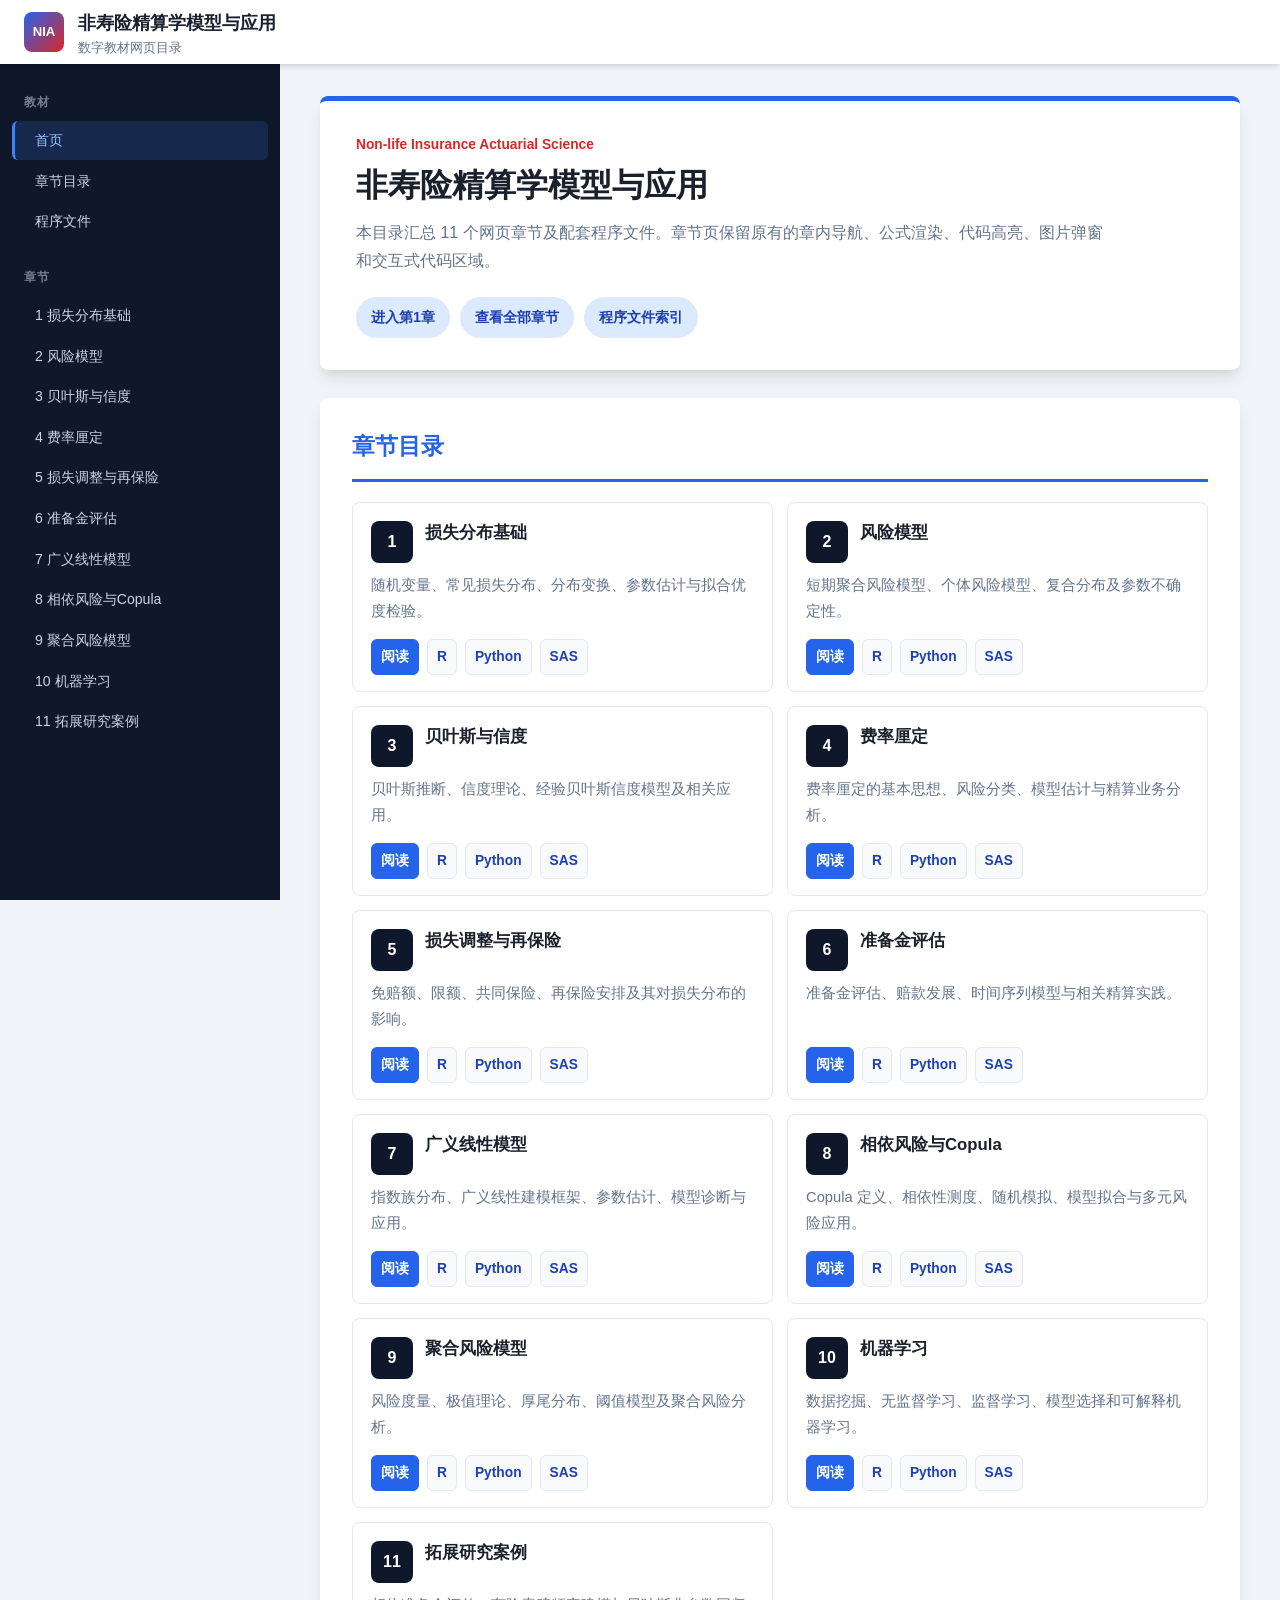
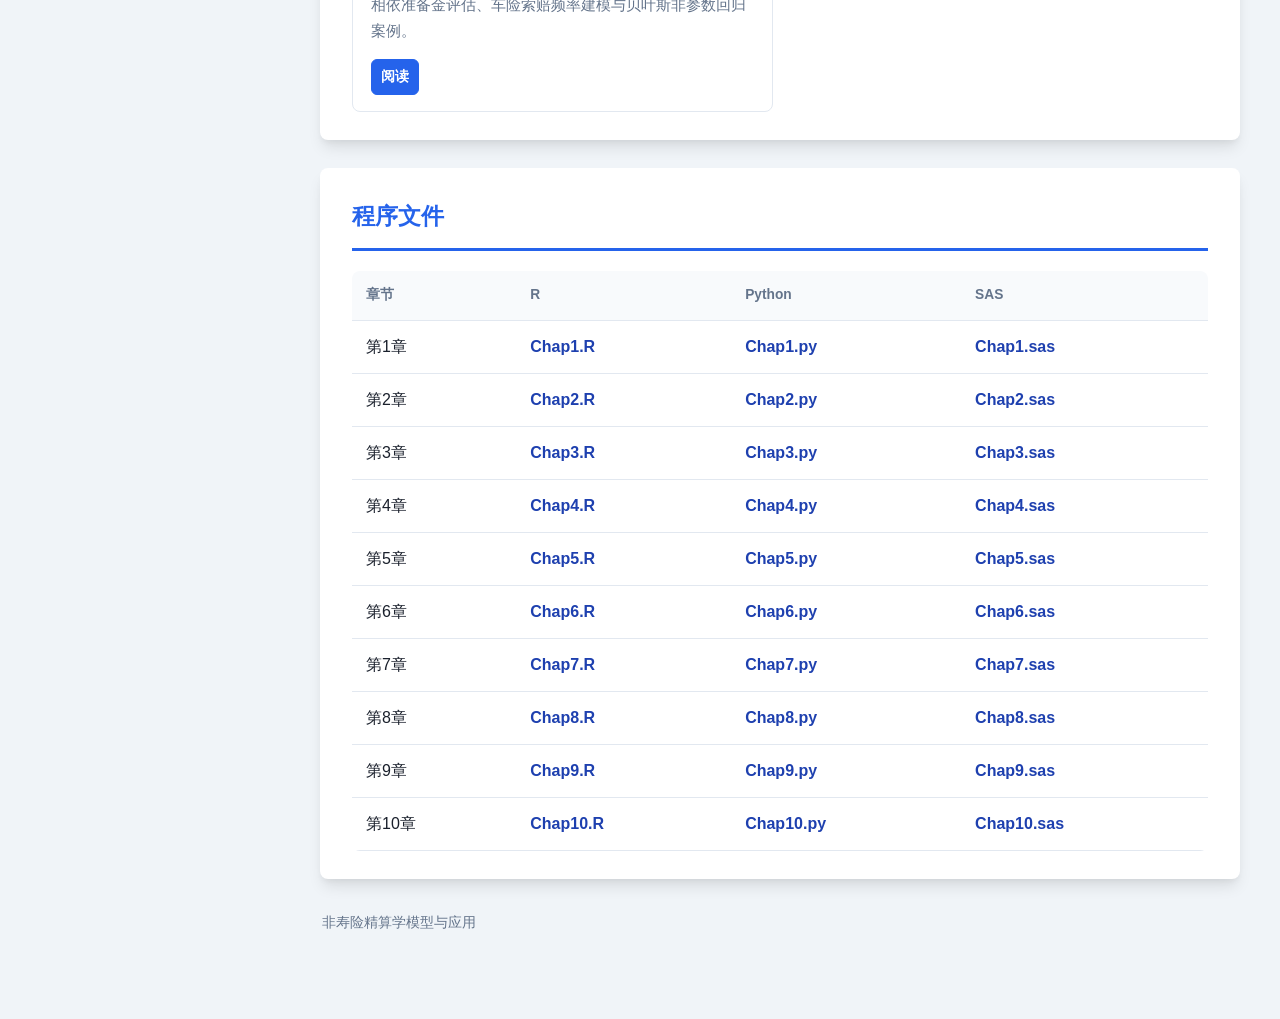
==== index.html @ 0a0515c2 "Add files via upload" ====
<!DOCTYPE html>
<html lang="zh-CN">
<head>
<meta charset="UTF-8">
<meta name="viewport" content="width=device-width, initial-scale=1.0">
<title>非寿险精算学模型与应用</title>
<style>
:root {
  --bg: #f0f4f8;
  --card-bg: #ffffff;
  --text: #1a202c;
  --text-muted: #64748b;
  --primary: #2563eb;
  --primary-dark: #1e40af;
  --primary-light: #dbeafe;
  --accent: #dc2626;
  --border: #e2e8f0;
  --sidebar-bg: #0f172a;
  --sidebar-text: #cbd5e1;
  --shadow: 0 4px 6px -1px rgba(0,0,0,0.1), 0 2px 4px -1px rgba(0,0,0,0.06);
  --shadow-lg: 0 10px 15px -3px rgba(0,0,0,0.1), 0 4px 6px -2px rgba(0,0,0,0.05);
  --radius: 8px;
}

* { margin: 0; padding: 0; box-sizing: border-box; }

html { scroll-behavior: smooth; }

body {
  font-family: "Segoe UI", "PingFang SC", "Microsoft YaHei", "Noto Sans SC", sans-serif;
  background: var(--bg);
  color: var(--text);
  line-height: 1.75;
}

header {
  position: fixed;
  top: 0;
  left: 0;
  right: 0;
  height: 64px;
  z-index: 100;
  background: var(--card-bg);
  box-shadow: var(--shadow);
  display: flex;
  align-items: center;
  gap: 14px;
  padding: 0 24px;
}

.brand-mark {
  width: 40px;
  height: 40px;
  border-radius: 8px;
  background: linear-gradient(135deg, #2563eb, #dc2626);
  color: #fff;
  display: grid;
  place-items: center;
  font-size: 0.82rem;
  font-weight: 800;
  letter-spacing: 0;
  flex: 0 0 auto;
}

header h1 {
  font-size: 1.15rem;
  font-weight: 700;
  color: var(--text);
}

header .subtitle {
  font-size: 0.8rem;
  color: var(--text-muted);
  line-height: 1.35;
}

#sidebar {
  position: fixed;
  top: 64px;
  left: 0;
  bottom: 0;
  width: 280px;
  z-index: 90;
  background: var(--sidebar-bg);
  color: var(--sidebar-text);
  overflow-y: auto;
  padding: 16px 0;
}

#sidebar nav { padding: 0 12px; }

.nav-section { margin-bottom: 14px; }

.nav-section-title {
  font-size: 0.75rem;
  text-transform: uppercase;
  letter-spacing: 0.5px;
  padding: 12px 12px 6px;
  color: var(--sidebar-text);
  opacity: 0.55;
  font-weight: 600;
}

#sidebar a {
  display: block;
  padding: 7px 12px 7px 20px;
  color: var(--sidebar-text);
  text-decoration: none;
  font-size: 0.88rem;
  border-radius: 6px;
  margin: 2px 0;
  border-left: 3px solid transparent;
  transition: background 0.2s, color 0.2s, border-color 0.2s;
}

#sidebar a:hover,
#sidebar a.active {
  background: rgba(59,130,246,0.16);
  color: #93c5fd;
  border-left-color: #3b82f6;
}

#main {
  margin-left: 280px;
  margin-top: 64px;
  padding: 32px 40px 80px;
  max-width: 1060px;
}

.intro {
  background: var(--card-bg);
  border-radius: var(--radius);
  padding: 32px 36px;
  margin-bottom: 28px;
  box-shadow: var(--shadow-lg);
  border-top: 5px solid var(--primary);
}

.eyebrow {
  color: var(--accent);
  font-size: 0.86rem;
  font-weight: 700;
  margin-bottom: 8px;
}

.intro h2 {
  font-size: 2rem;
  line-height: 1.25;
  margin-bottom: 14px;
  color: var(--text);
}

.intro p {
  color: var(--text-muted);
  max-width: 760px;
}

.quick-links {
  display: flex;
  flex-wrap: wrap;
  gap: 10px;
  margin-top: 22px;
}

.quick-links a {
  display: inline-flex;
  align-items: center;
  justify-content: center;
  min-height: 36px;
  padding: 7px 14px;
  border-radius: 999px;
  border: 1px solid var(--border);
  color: var(--primary-dark);
  background: var(--primary-light);
  text-decoration: none;
  font-size: 0.9rem;
  font-weight: 600;
}

.section-card {
  background: var(--card-bg);
  border-radius: var(--radius);
  padding: 28px 32px;
  margin-bottom: 28px;
  box-shadow: var(--shadow-lg);
  scroll-margin-top: 84px;
}

.section-card h2 {
  font-size: 1.45rem;
  padding-bottom: 12px;
  margin-bottom: 20px;
  border-bottom: 3px solid var(--primary);
  color: var(--primary);
}

.chapter-list {
  display: grid;
  grid-template-columns: repeat(2, minmax(0, 1fr));
  gap: 14px;
}

.chapter-card {
  border: 1px solid var(--border);
  border-radius: var(--radius);
  padding: 18px 18px 16px;
  background: #fff;
  display: flex;
  flex-direction: column;
  gap: 10px;
  min-height: 190px;
}

.chapter-top {
  display: flex;
  align-items: flex-start;
  gap: 12px;
}

.chapter-number {
  width: 42px;
  height: 42px;
  border-radius: 8px;
  display: grid;
  place-items: center;
  background: var(--sidebar-bg);
  color: #fff;
  font-weight: 800;
  flex: 0 0 auto;
}

.chapter-card h3 {
  font-size: 1.05rem;
  line-height: 1.35;
  margin-top: 1px;
}

.chapter-card p {
  color: var(--text-muted);
  font-size: 0.92rem;
  flex: 1;
}

.chapter-actions {
  display: flex;
  flex-wrap: wrap;
  gap: 8px;
  align-items: center;
}

.chapter-actions a {
  color: var(--primary-dark);
  border: 1px solid var(--border);
  background: #f8fafc;
  text-decoration: none;
  font-weight: 650;
  font-size: 0.86rem;
  padding: 5px 9px;
  border-radius: 6px;
}

.chapter-actions a.primary {
  color: #fff;
  background: var(--primary);
  border-color: var(--primary);
}

.resource-table {
  width: 100%;
  border-collapse: collapse;
  overflow: hidden;
  border-radius: var(--radius);
}

.resource-table th,
.resource-table td {
  border-bottom: 1px solid var(--border);
  padding: 12px 14px;
  text-align: left;
  vertical-align: top;
}

.resource-table th {
  color: var(--text-muted);
  font-size: 0.86rem;
  background: #f8fafc;
}

.resource-table a {
  color: var(--primary-dark);
  font-weight: 650;
  text-decoration: none;
}

footer {
  color: var(--text-muted);
  font-size: 0.86rem;
  padding: 4px 2px;
}

@media (max-width: 960px) {
  #sidebar {
    position: static;
    width: auto;
    height: auto;
    margin-top: 64px;
    padding: 10px 0;
  }

  #sidebar nav {
    display: flex;
    overflow-x: auto;
    gap: 4px;
    padding: 0 12px;
  }

  .nav-section { margin-bottom: 0; }
  .nav-section-title { display: none; }
  #sidebar a { white-space: nowrap; padding: 7px 11px; border-left: none; }

  #main {
    margin-left: 0;
    margin-top: 0;
    padding: 24px;
  }
}

@media (max-width: 720px) {
  header { padding: 0 16px; }
  header h1 { font-size: 1rem; }
  header .subtitle { display: none; }

  .intro,
  .section-card {
    padding: 24px 20px;
  }

  .intro h2 { font-size: 1.55rem; }
  .chapter-list { grid-template-columns: 1fr; }
  .resource-table { font-size: 0.9rem; }
}
</style>
</head>
<body>
<header>
  <div class="brand-mark">NIA</div>
  <div>
    <h1>非寿险精算学模型与应用</h1>
    <div class="subtitle">数字教材网页目录</div>
  </div>
</header>

<aside id="sidebar">
  <nav>
    <div class="nav-section">
      <div class="nav-section-title">教材</div>
      <a href="#overview" class="active">首页</a>
      <a href="#chapters">章节目录</a>
      <a href="#resources">程序文件</a>
    </div>
    <div class="nav-section">
      <div class="nav-section-title">章节</div>
      <a href="chap1.html">1 损失分布基础</a>
      <a href="chap2.html">2 风险模型</a>
      <a href="chap3.html">3 贝叶斯与信度</a>
      <a href="chap4.html">4 费率厘定</a>
      <a href="chap5.html">5 损失调整与再保险</a>
      <a href="chap6.html">6 准备金评估</a>
      <a href="chap7.html">7 广义线性模型</a>
      <a href="chap8.html">8 相依风险与Copula</a>
      <a href="chap9.html">9 聚合风险模型</a>
      <a href="chap10.html">10 机器学习</a>
      <a href="chap11.html">11 拓展研究案例</a>
    </div>
  </nav>
</aside>

<main id="main">
  <section class="intro" id="overview">
    <div class="eyebrow">Non-life Insurance Actuarial Science</div>
    <h2>非寿险精算学模型与应用</h2>
    <p>本目录汇总 11 个网页章节及配套程序文件。章节页保留原有的章内导航、公式渲染、代码高亮、图片弹窗和交互式代码区域。</p>
    <div class="quick-links">
      <a href="chap1.html">进入第1章</a>
      <a href="#chapters">查看全部章节</a>
      <a href="#resources">程序文件索引</a>
    </div>
  </section>

  <section class="section-card" id="chapters">
    <h2>章节目录</h2>
    <div class="chapter-list">
      <article class="chapter-card">
        <div class="chapter-top">
          <div class="chapter-number">1</div>
          <h3>损失分布基础</h3>
        </div>
        <p>随机变量、常见损失分布、分布变换、参数估计与拟合优度检验。</p>
        <div class="chapter-actions"><a class="primary" href="chap1.html">阅读</a><a href="Chap1.R">R</a><a href="Chap1.py">Python</a><a href="Chap1.sas">SAS</a></div>
      </article>

      <article class="chapter-card">
        <div class="chapter-top">
          <div class="chapter-number">2</div>
          <h3>风险模型</h3>
        </div>
        <p>短期聚合风险模型、个体风险模型、复合分布及参数不确定性。</p>
        <div class="chapter-actions"><a class="primary" href="chap2.html">阅读</a><a href="Chap2.R">R</a><a href="Chap2.py">Python</a><a href="Chap2.sas">SAS</a></div>
      </article>

      <article class="chapter-card">
        <div class="chapter-top">
          <div class="chapter-number">3</div>
          <h3>贝叶斯与信度</h3>
        </div>
        <p>贝叶斯推断、信度理论、经验贝叶斯信度模型及相关应用。</p>
        <div class="chapter-actions"><a class="primary" href="chap3.html">阅读</a><a href="Chap3.R">R</a><a href="Chap3.py">Python</a><a href="Chap3.sas">SAS</a></div>
      </article>

      <article class="chapter-card">
        <div class="chapter-top">
          <div class="chapter-number">4</div>
          <h3>费率厘定</h3>
        </div>
        <p>费率厘定的基本思想、风险分类、模型估计与精算业务分析。</p>
        <div class="chapter-actions"><a class="primary" href="chap4.html">阅读</a><a href="Chap4.R">R</a><a href="Chap4.py">Python</a><a href="Chap4.sas">SAS</a></div>
      </article>

      <article class="chapter-card">
        <div class="chapter-top">
          <div class="chapter-number">5</div>
          <h3>损失调整与再保险</h3>
        </div>
        <p>免赔额、限额、共同保险、再保险安排及其对损失分布的影响。</p>
        <div class="chapter-actions"><a class="primary" href="chap5.html">阅读</a><a href="Chap5.R">R</a><a href="Chap5.py">Python</a><a href="Chap5.sas">SAS</a></div>
      </article>

      <article class="chapter-card">
        <div class="chapter-top">
          <div class="chapter-number">6</div>
          <h3>准备金评估</h3>
        </div>
        <p>准备金评估、赔款发展、时间序列模型与相关精算实践。</p>
        <div class="chapter-actions"><a class="primary" href="chap6.html">阅读</a><a href="Chap6.R">R</a><a href="Chap6.py">Python</a><a href="Chap6.sas">SAS</a></div>
      </article>

      <article class="chapter-card">
        <div class="chapter-top">
          <div class="chapter-number">7</div>
          <h3>广义线性模型</h3>
        </div>
        <p>指数族分布、广义线性建模框架、参数估计、模型诊断与应用。</p>
        <div class="chapter-actions"><a class="primary" href="chap7.html">阅读</a><a href="Chap7.R">R</a><a href="Chap7.py">Python</a><a href="Chap7.sas">SAS</a></div>
      </article>

      <article class="chapter-card">
        <div class="chapter-top">
          <div class="chapter-number">8</div>
          <h3>相依风险与Copula</h3>
        </div>
        <p>Copula 定义、相依性测度、随机模拟、模型拟合与多元风险应用。</p>
        <div class="chapter-actions"><a class="primary" href="chap8.html">阅读</a><a href="Chap8.R">R</a><a href="Chap8.py">Python</a><a href="Chap8.sas">SAS</a></div>
      </article>

      <article class="chapter-card">
        <div class="chapter-top">
          <div class="chapter-number">9</div>
          <h3>聚合风险模型</h3>
        </div>
        <p>风险度量、极值理论、厚尾分布、阈值模型及聚合风险分析。</p>
        <div class="chapter-actions"><a class="primary" href="chap9.html">阅读</a><a href="Chap9.R">R</a><a href="Chap9.py">Python</a><a href="Chap9.sas">SAS</a></div>
      </article>

      <article class="chapter-card">
        <div class="chapter-top">
          <div class="chapter-number">10</div>
          <h3>机器学习</h3>
        </div>
        <p>数据挖掘、无监督学习、监督学习、模型选择和可解释机器学习。</p>
        <div class="chapter-actions"><a class="primary" href="chap10.html">阅读</a><a href="Chap10.R">R</a><a href="Chap10.py">Python</a><a href="Chap10.sas">SAS</a></div>
      </article>

      <article class="chapter-card">
        <div class="chapter-top">
          <div class="chapter-number">11</div>
          <h3>拓展研究案例</h3>
        </div>
        <p>相依准备金评估、车险索赔频率建模与贝叶斯非参数回归案例。</p>
        <div class="chapter-actions"><a class="primary" href="chap11.html">阅读</a></div>
      </article>
    </div>
  </section>

  <section class="section-card" id="resources">
    <h2>程序文件</h2>
    <table class="resource-table">
      <thead>
        <tr>
          <th>章节</th>
          <th>R</th>
          <th>Python</th>
          <th>SAS</th>
        </tr>
      </thead>
      <tbody>
        <tr><td>第1章</td><td><a href="Chap1.R">Chap1.R</a></td><td><a href="Chap1.py">Chap1.py</a></td><td><a href="Chap1.sas">Chap1.sas</a></td></tr>
        <tr><td>第2章</td><td><a href="Chap2.R">Chap2.R</a></td><td><a href="Chap2.py">Chap2.py</a></td><td><a href="Chap2.sas">Chap2.sas</a></td></tr>
        <tr><td>第3章</td><td><a href="Chap3.R">Chap3.R</a></td><td><a href="Chap3.py">Chap3.py</a></td><td><a href="Chap3.sas">Chap3.sas</a></td></tr>
        <tr><td>第4章</td><td><a href="Chap4.R">Chap4.R</a></td><td><a href="Chap4.py">Chap4.py</a></td><td><a href="Chap4.sas">Chap4.sas</a></td></tr>
        <tr><td>第5章</td><td><a href="Chap5.R">Chap5.R</a></td><td><a href="Chap5.py">Chap5.py</a></td><td><a href="Chap5.sas">Chap5.sas</a></td></tr>
        <tr><td>第6章</td><td><a href="Chap6.R">Chap6.R</a></td><td><a href="Chap6.py">Chap6.py</a></td><td><a href="Chap6.sas">Chap6.sas</a></td></tr>
        <tr><td>第7章</td><td><a href="Chap7.R">Chap7.R</a></td><td><a href="Chap7.py">Chap7.py</a></td><td><a href="Chap7.sas">Chap7.sas</a></td></tr>
        <tr><td>第8章</td><td><a href="Chap8.R">Chap8.R</a></td><td><a href="Chap8.py">Chap8.py</a></td><td><a href="Chap8.sas">Chap8.sas</a></td></tr>
        <tr><td>第9章</td><td><a href="Chap9.R">Chap9.R</a></td><td><a href="Chap9.py">Chap9.py</a></td><td><a href="Chap9.sas">Chap9.sas</a></td></tr>
        <tr><td>第10章</td><td><a href="Chap10.R">Chap10.R</a></td><td><a href="Chap10.py">Chap10.py</a></td><td><a href="Chap10.sas">Chap10.sas</a></td></tr>
      </tbody>
    </table>
  </section>

  <footer>
    <p>非寿险精算学模型与应用</p>
  </footer>
</main>
</body>
</html>
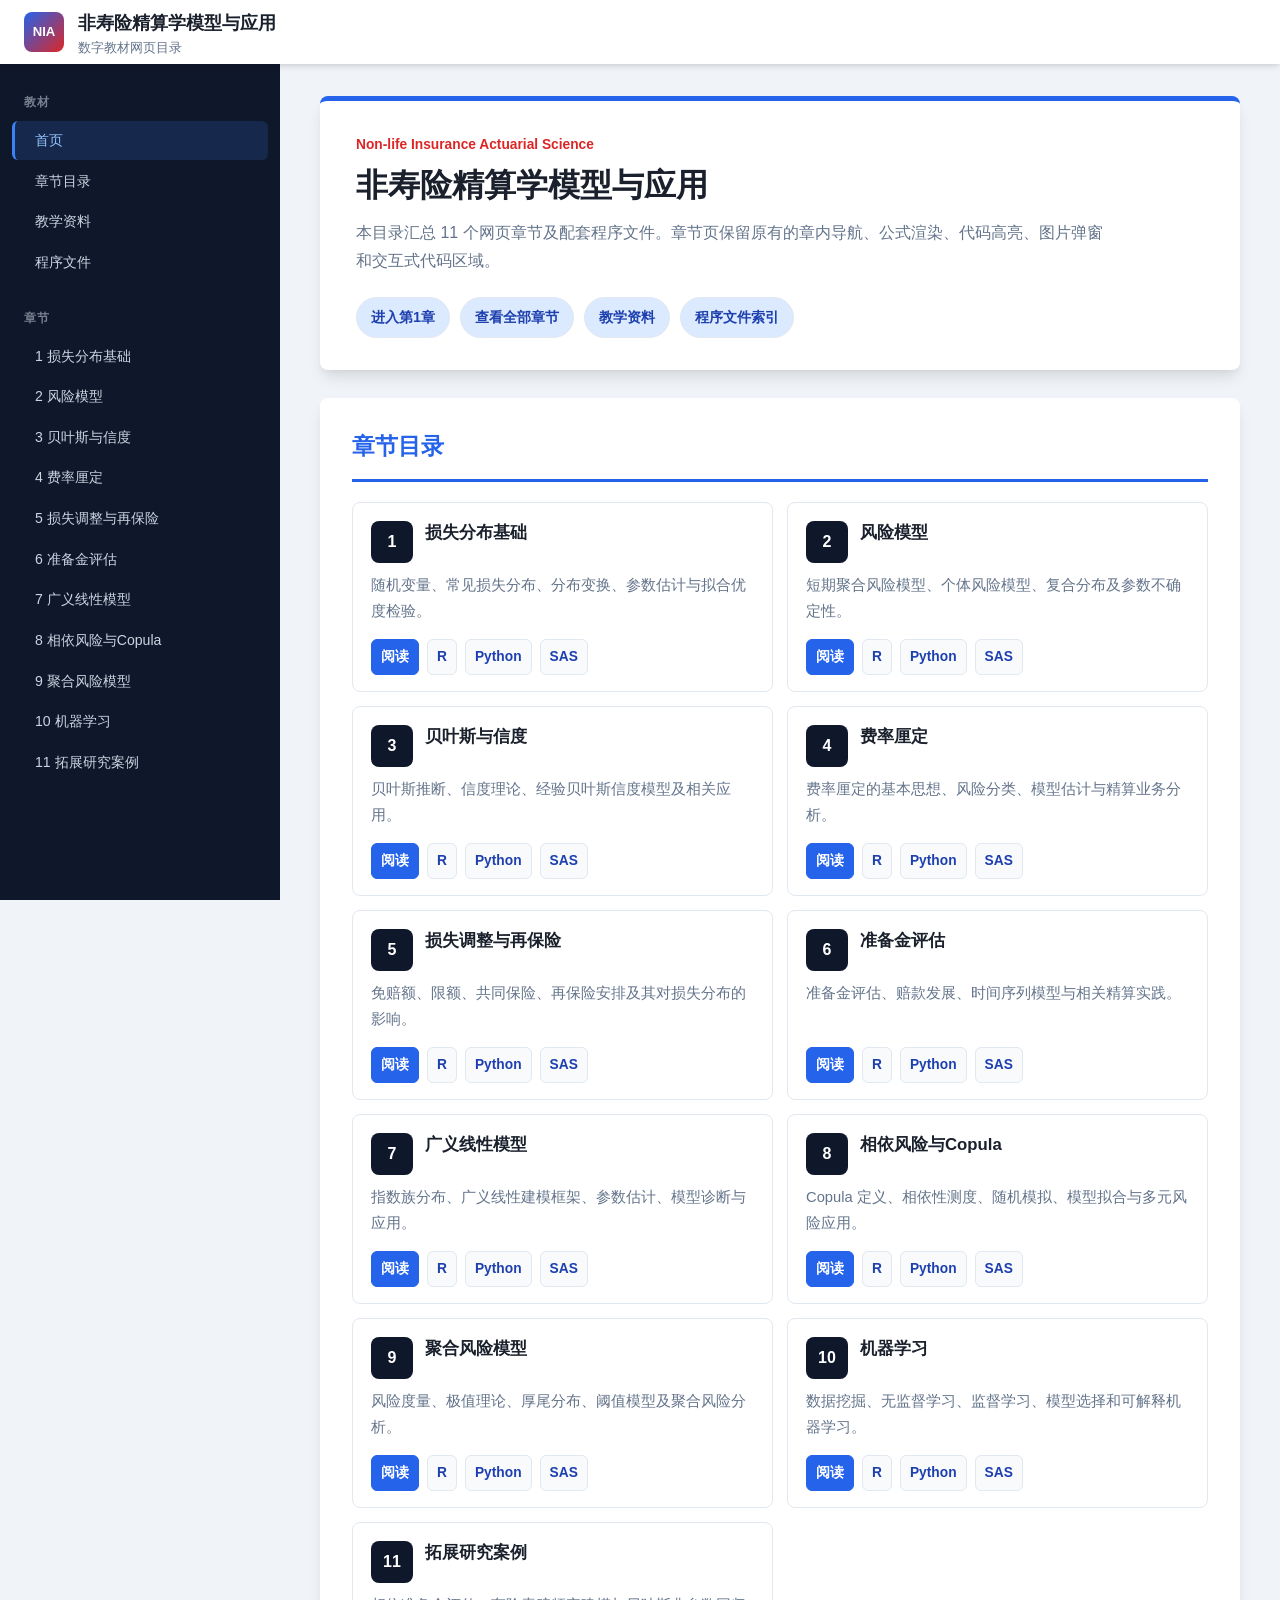
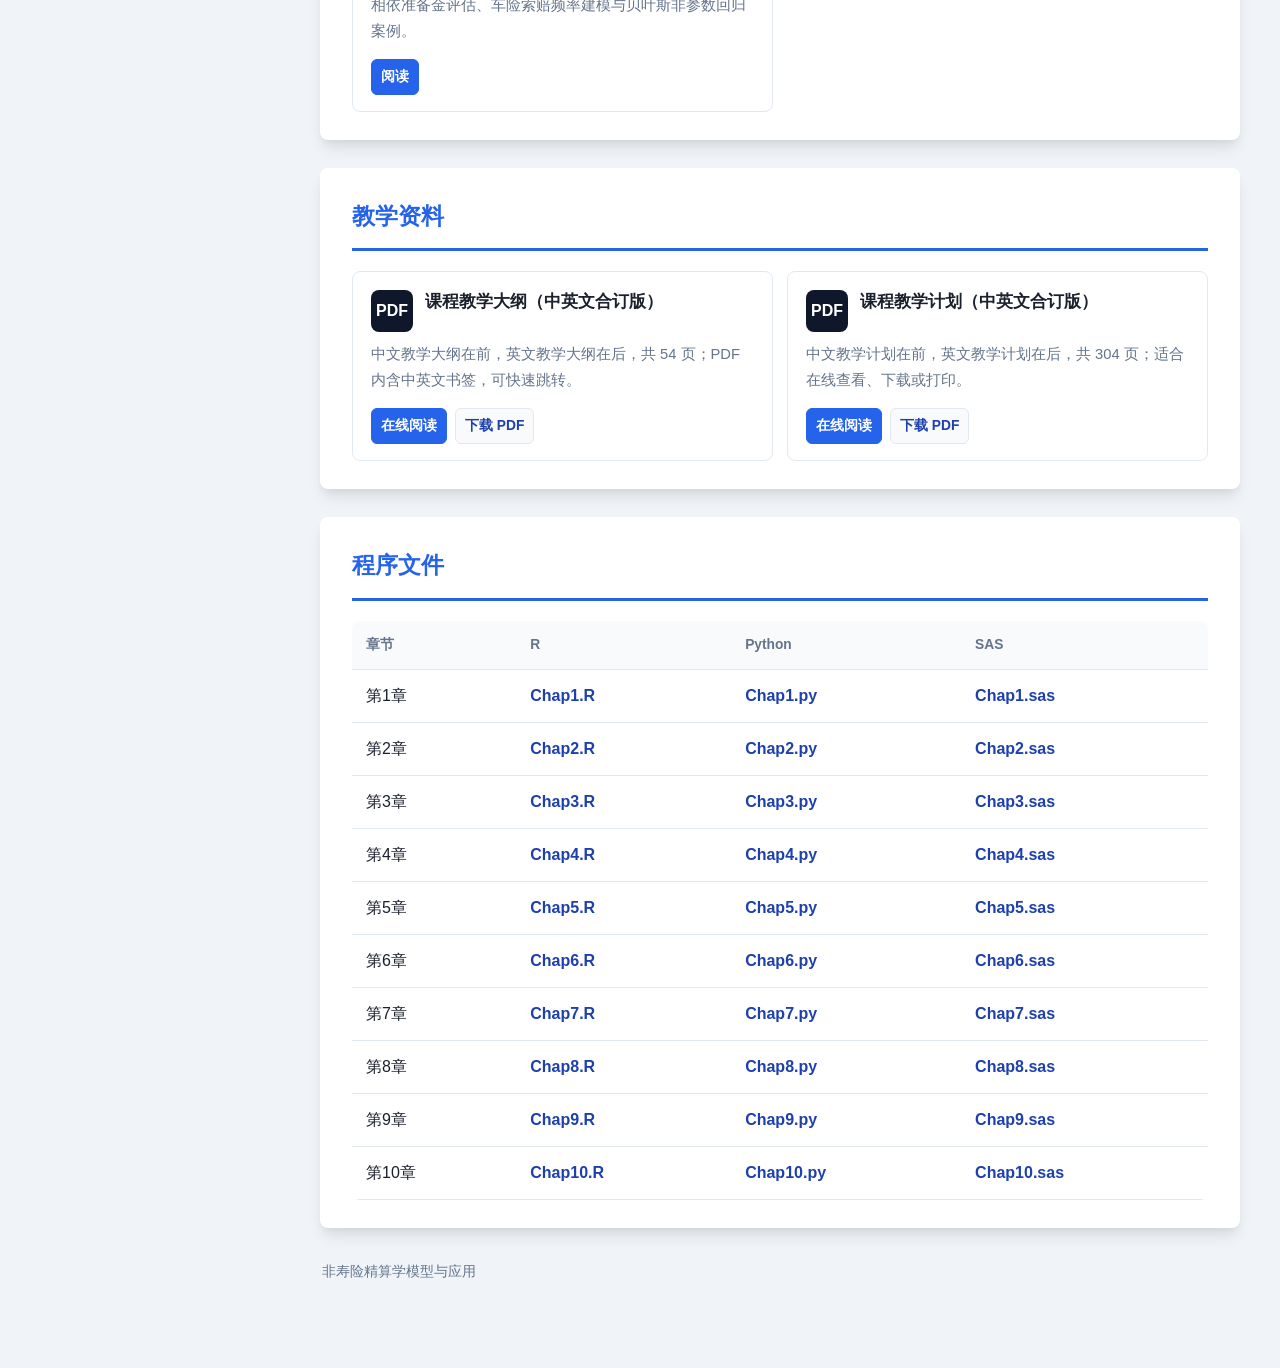
==== commit dbd11232: "Add files via upload" ====
--- a/index.html
+++ b/index.html
@@ -356,6 +356,7 @@
       <div class="nav-section-title">教材</div>
       <a href="#overview" class="active">首页</a>
       <a href="#chapters">章节目录</a>
+      <a href="#documents">教学资料</a>
       <a href="#resources">程序文件</a>
     </div>
     <div class="nav-section">
@@ -383,6 +384,7 @@
     <div class="quick-links">
       <a href="chap1.html">进入第1章</a>
       <a href="#chapters">查看全部章节</a>
+      <a href="#documents">教学资料</a>
       <a href="#resources">程序文件索引</a>
     </div>
   </section>
@@ -487,6 +489,35 @@
         </div>
         <p>相依准备金评估、车险索赔频率建模与贝叶斯非参数回归案例。</p>
         <div class="chapter-actions"><a class="primary" href="chap11.html">阅读</a></div>
+      </article>
+    </div>
+  </section>
+
+  <section class="section-card" id="documents">
+    <h2>教学资料</h2>
+    <div class="chapter-list">
+      <article class="chapter-card">
+        <div class="chapter-top">
+          <div class="chapter-number">PDF</div>
+          <h3>课程教学大纲（中英文合订版）</h3>
+        </div>
+        <p>中文教学大纲在前，英文教学大纲在后，共 54 页；PDF 内含中英文书签，可快速跳转。</p>
+        <div class="chapter-actions">
+          <a class="primary" href="course-syllabus-bilingual.pdf" target="_blank" rel="noopener">在线阅读</a>
+          <a href="course-syllabus-bilingual.pdf" download>下载 PDF</a>
+        </div>
+      </article>
+
+      <article class="chapter-card">
+        <div class="chapter-top">
+          <div class="chapter-number">PDF</div>
+          <h3>课程教学计划（中英文合订版）</h3>
+        </div>
+        <p>中文教学计划在前，英文教学计划在后，共 304 页；适合在线查看、下载或打印。</p>
+        <div class="chapter-actions">
+          <a class="primary" href="teaching-plan-bilingual.pdf" target="_blank" rel="noopener">在线阅读</a>
+          <a href="teaching-plan-bilingual.pdf" download>下载 PDF</a>
+        </div>
       </article>
     </div>
   </section>
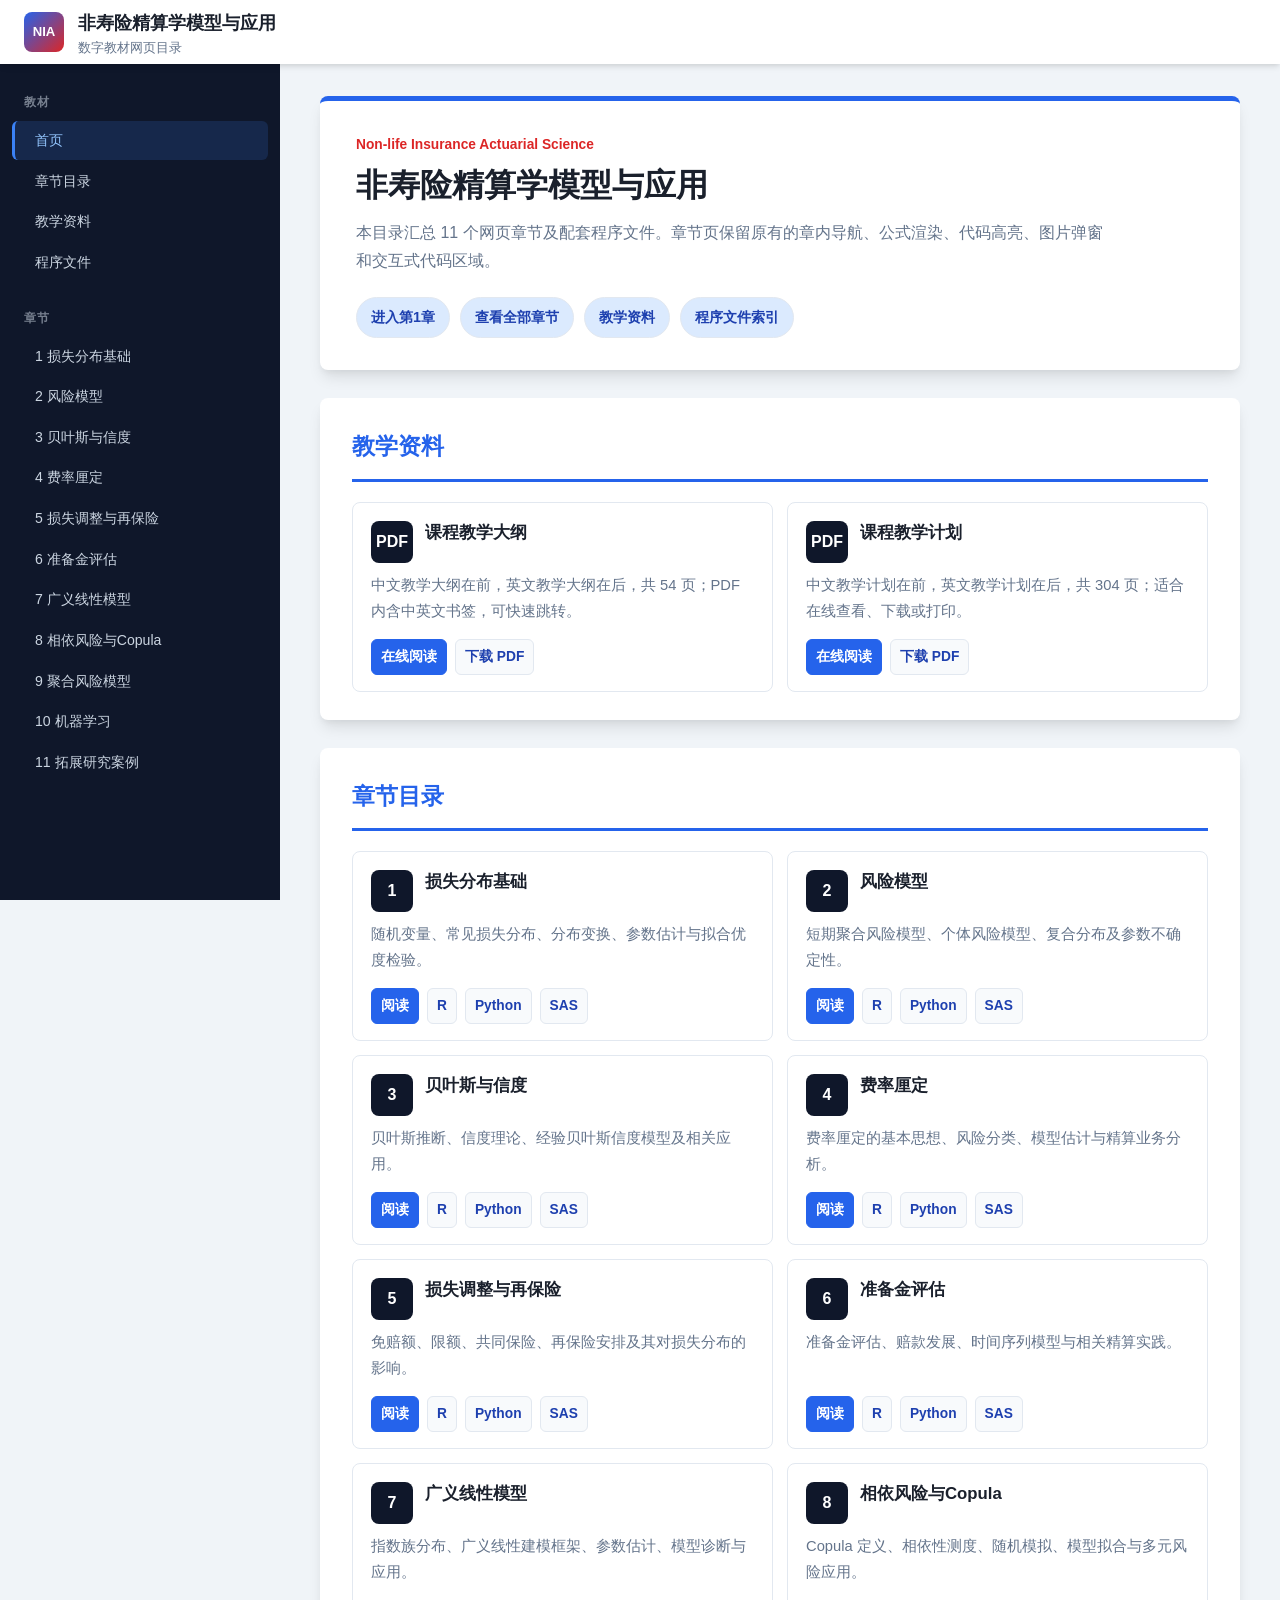
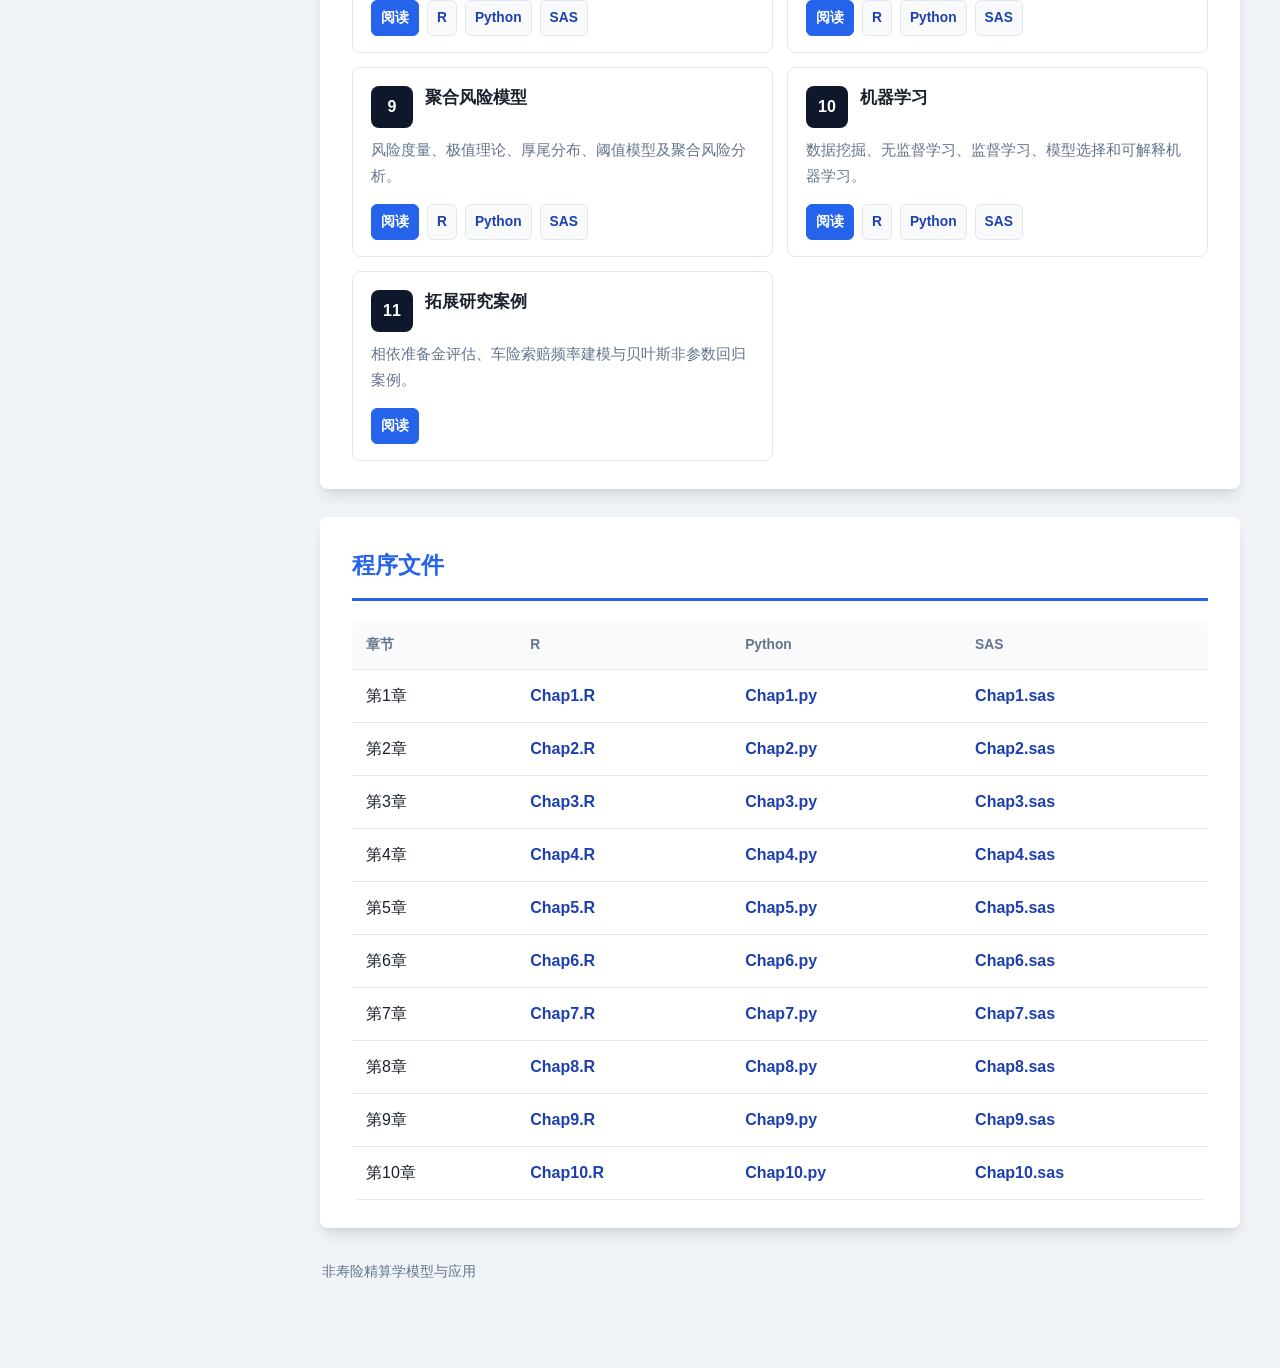
==== commit 43d87d08: "Add files via upload" ====
--- a/index.html
+++ b/index.html
@@ -389,117 +389,13 @@
     </div>
   </section>
 
-  <section class="section-card" id="chapters">
-    <h2>章节目录</h2>
-    <div class="chapter-list">
-      <article class="chapter-card">
-        <div class="chapter-top">
-          <div class="chapter-number">1</div>
-          <h3>损失分布基础</h3>
-        </div>
-        <p>随机变量、常见损失分布、分布变换、参数估计与拟合优度检验。</p>
-        <div class="chapter-actions"><a class="primary" href="chap1.html">阅读</a><a href="Chap1.R">R</a><a href="Chap1.py">Python</a><a href="Chap1.sas">SAS</a></div>
-      </article>
-
-      <article class="chapter-card">
-        <div class="chapter-top">
-          <div class="chapter-number">2</div>
-          <h3>风险模型</h3>
-        </div>
-        <p>短期聚合风险模型、个体风险模型、复合分布及参数不确定性。</p>
-        <div class="chapter-actions"><a class="primary" href="chap2.html">阅读</a><a href="Chap2.R">R</a><a href="Chap2.py">Python</a><a href="Chap2.sas">SAS</a></div>
-      </article>
-
-      <article class="chapter-card">
-        <div class="chapter-top">
-          <div class="chapter-number">3</div>
-          <h3>贝叶斯与信度</h3>
-        </div>
-        <p>贝叶斯推断、信度理论、经验贝叶斯信度模型及相关应用。</p>
-        <div class="chapter-actions"><a class="primary" href="chap3.html">阅读</a><a href="Chap3.R">R</a><a href="Chap3.py">Python</a><a href="Chap3.sas">SAS</a></div>
-      </article>
-
-      <article class="chapter-card">
-        <div class="chapter-top">
-          <div class="chapter-number">4</div>
-          <h3>费率厘定</h3>
-        </div>
-        <p>费率厘定的基本思想、风险分类、模型估计与精算业务分析。</p>
-        <div class="chapter-actions"><a class="primary" href="chap4.html">阅读</a><a href="Chap4.R">R</a><a href="Chap4.py">Python</a><a href="Chap4.sas">SAS</a></div>
-      </article>
-
-      <article class="chapter-card">
-        <div class="chapter-top">
-          <div class="chapter-number">5</div>
-          <h3>损失调整与再保险</h3>
-        </div>
-        <p>免赔额、限额、共同保险、再保险安排及其对损失分布的影响。</p>
-        <div class="chapter-actions"><a class="primary" href="chap5.html">阅读</a><a href="Chap5.R">R</a><a href="Chap5.py">Python</a><a href="Chap5.sas">SAS</a></div>
-      </article>
-
-      <article class="chapter-card">
-        <div class="chapter-top">
-          <div class="chapter-number">6</div>
-          <h3>准备金评估</h3>
-        </div>
-        <p>准备金评估、赔款发展、时间序列模型与相关精算实践。</p>
-        <div class="chapter-actions"><a class="primary" href="chap6.html">阅读</a><a href="Chap6.R">R</a><a href="Chap6.py">Python</a><a href="Chap6.sas">SAS</a></div>
-      </article>
-
-      <article class="chapter-card">
-        <div class="chapter-top">
-          <div class="chapter-number">7</div>
-          <h3>广义线性模型</h3>
-        </div>
-        <p>指数族分布、广义线性建模框架、参数估计、模型诊断与应用。</p>
-        <div class="chapter-actions"><a class="primary" href="chap7.html">阅读</a><a href="Chap7.R">R</a><a href="Chap7.py">Python</a><a href="Chap7.sas">SAS</a></div>
-      </article>
-
-      <article class="chapter-card">
-        <div class="chapter-top">
-          <div class="chapter-number">8</div>
-          <h3>相依风险与Copula</h3>
-        </div>
-        <p>Copula 定义、相依性测度、随机模拟、模型拟合与多元风险应用。</p>
-        <div class="chapter-actions"><a class="primary" href="chap8.html">阅读</a><a href="Chap8.R">R</a><a href="Chap8.py">Python</a><a href="Chap8.sas">SAS</a></div>
-      </article>
-
-      <article class="chapter-card">
-        <div class="chapter-top">
-          <div class="chapter-number">9</div>
-          <h3>聚合风险模型</h3>
-        </div>
-        <p>风险度量、极值理论、厚尾分布、阈值模型及聚合风险分析。</p>
-        <div class="chapter-actions"><a class="primary" href="chap9.html">阅读</a><a href="Chap9.R">R</a><a href="Chap9.py">Python</a><a href="Chap9.sas">SAS</a></div>
-      </article>
-
-      <article class="chapter-card">
-        <div class="chapter-top">
-          <div class="chapter-number">10</div>
-          <h3>机器学习</h3>
-        </div>
-        <p>数据挖掘、无监督学习、监督学习、模型选择和可解释机器学习。</p>
-        <div class="chapter-actions"><a class="primary" href="chap10.html">阅读</a><a href="Chap10.R">R</a><a href="Chap10.py">Python</a><a href="Chap10.sas">SAS</a></div>
-      </article>
-
-      <article class="chapter-card">
-        <div class="chapter-top">
-          <div class="chapter-number">11</div>
-          <h3>拓展研究案例</h3>
-        </div>
-        <p>相依准备金评估、车险索赔频率建模与贝叶斯非参数回归案例。</p>
-        <div class="chapter-actions"><a class="primary" href="chap11.html">阅读</a></div>
-      </article>
-    </div>
-  </section>
-
   <section class="section-card" id="documents">
     <h2>教学资料</h2>
     <div class="chapter-list">
       <article class="chapter-card">
         <div class="chapter-top">
           <div class="chapter-number">PDF</div>
-          <h3>课程教学大纲（中英文合订版）</h3>
+          <h3>课程教学大纲</h3>
         </div>
         <p>中文教学大纲在前，英文教学大纲在后，共 54 页；PDF 内含中英文书签，可快速跳转。</p>
         <div class="chapter-actions">
@@ -511,13 +407,117 @@
       <article class="chapter-card">
         <div class="chapter-top">
           <div class="chapter-number">PDF</div>
-          <h3>课程教学计划（中英文合订版）</h3>
+          <h3>课程教学计划</h3>
         </div>
         <p>中文教学计划在前，英文教学计划在后，共 304 页；适合在线查看、下载或打印。</p>
         <div class="chapter-actions">
           <a class="primary" href="teaching-plan-bilingual.pdf" target="_blank" rel="noopener">在线阅读</a>
           <a href="teaching-plan-bilingual.pdf" download>下载 PDF</a>
         </div>
+      </article>
+    </div>
+  </section>
+
+  <section class="section-card" id="chapters">
+    <h2>章节目录</h2>
+    <div class="chapter-list">
+      <article class="chapter-card">
+        <div class="chapter-top">
+          <div class="chapter-number">1</div>
+          <h3>损失分布基础</h3>
+        </div>
+        <p>随机变量、常见损失分布、分布变换、参数估计与拟合优度检验。</p>
+        <div class="chapter-actions"><a class="primary" href="chap1.html">阅读</a><a href="Chap1.R">R</a><a href="Chap1.py">Python</a><a href="Chap1.sas">SAS</a></div>
+      </article>
+
+      <article class="chapter-card">
+        <div class="chapter-top">
+          <div class="chapter-number">2</div>
+          <h3>风险模型</h3>
+        </div>
+        <p>短期聚合风险模型、个体风险模型、复合分布及参数不确定性。</p>
+        <div class="chapter-actions"><a class="primary" href="chap2.html">阅读</a><a href="Chap2.R">R</a><a href="Chap2.py">Python</a><a href="Chap2.sas">SAS</a></div>
+      </article>
+
+      <article class="chapter-card">
+        <div class="chapter-top">
+          <div class="chapter-number">3</div>
+          <h3>贝叶斯与信度</h3>
+        </div>
+        <p>贝叶斯推断、信度理论、经验贝叶斯信度模型及相关应用。</p>
+        <div class="chapter-actions"><a class="primary" href="chap3.html">阅读</a><a href="Chap3.R">R</a><a href="Chap3.py">Python</a><a href="Chap3.sas">SAS</a></div>
+      </article>
+
+      <article class="chapter-card">
+        <div class="chapter-top">
+          <div class="chapter-number">4</div>
+          <h3>费率厘定</h3>
+        </div>
+        <p>费率厘定的基本思想、风险分类、模型估计与精算业务分析。</p>
+        <div class="chapter-actions"><a class="primary" href="chap4.html">阅读</a><a href="Chap4.R">R</a><a href="Chap4.py">Python</a><a href="Chap4.sas">SAS</a></div>
+      </article>
+
+      <article class="chapter-card">
+        <div class="chapter-top">
+          <div class="chapter-number">5</div>
+          <h3>损失调整与再保险</h3>
+        </div>
+        <p>免赔额、限额、共同保险、再保险安排及其对损失分布的影响。</p>
+        <div class="chapter-actions"><a class="primary" href="chap5.html">阅读</a><a href="Chap5.R">R</a><a href="Chap5.py">Python</a><a href="Chap5.sas">SAS</a></div>
+      </article>
+
+      <article class="chapter-card">
+        <div class="chapter-top">
+          <div class="chapter-number">6</div>
+          <h3>准备金评估</h3>
+        </div>
+        <p>准备金评估、赔款发展、时间序列模型与相关精算实践。</p>
+        <div class="chapter-actions"><a class="primary" href="chap6.html">阅读</a><a href="Chap6.R">R</a><a href="Chap6.py">Python</a><a href="Chap6.sas">SAS</a></div>
+      </article>
+
+      <article class="chapter-card">
+        <div class="chapter-top">
+          <div class="chapter-number">7</div>
+          <h3>广义线性模型</h3>
+        </div>
+        <p>指数族分布、广义线性建模框架、参数估计、模型诊断与应用。</p>
+        <div class="chapter-actions"><a class="primary" href="chap7.html">阅读</a><a href="Chap7.R">R</a><a href="Chap7.py">Python</a><a href="Chap7.sas">SAS</a></div>
+      </article>
+
+      <article class="chapter-card">
+        <div class="chapter-top">
+          <div class="chapter-number">8</div>
+          <h3>相依风险与Copula</h3>
+        </div>
+        <p>Copula 定义、相依性测度、随机模拟、模型拟合与多元风险应用。</p>
+        <div class="chapter-actions"><a class="primary" href="chap8.html">阅读</a><a href="Chap8.R">R</a><a href="Chap8.py">Python</a><a href="Chap8.sas">SAS</a></div>
+      </article>
+
+      <article class="chapter-card">
+        <div class="chapter-top">
+          <div class="chapter-number">9</div>
+          <h3>聚合风险模型</h3>
+        </div>
+        <p>风险度量、极值理论、厚尾分布、阈值模型及聚合风险分析。</p>
+        <div class="chapter-actions"><a class="primary" href="chap9.html">阅读</a><a href="Chap9.R">R</a><a href="Chap9.py">Python</a><a href="Chap9.sas">SAS</a></div>
+      </article>
+
+      <article class="chapter-card">
+        <div class="chapter-top">
+          <div class="chapter-number">10</div>
+          <h3>机器学习</h3>
+        </div>
+        <p>数据挖掘、无监督学习、监督学习、模型选择和可解释机器学习。</p>
+        <div class="chapter-actions"><a class="primary" href="chap10.html">阅读</a><a href="Chap10.R">R</a><a href="Chap10.py">Python</a><a href="Chap10.sas">SAS</a></div>
+      </article>
+
+      <article class="chapter-card">
+        <div class="chapter-top">
+          <div class="chapter-number">11</div>
+          <h3>拓展研究案例</h3>
+        </div>
+        <p>相依准备金评估、车险索赔频率建模与贝叶斯非参数回归案例。</p>
+        <div class="chapter-actions"><a class="primary" href="chap11.html">阅读</a></div>
       </article>
     </div>
   </section>
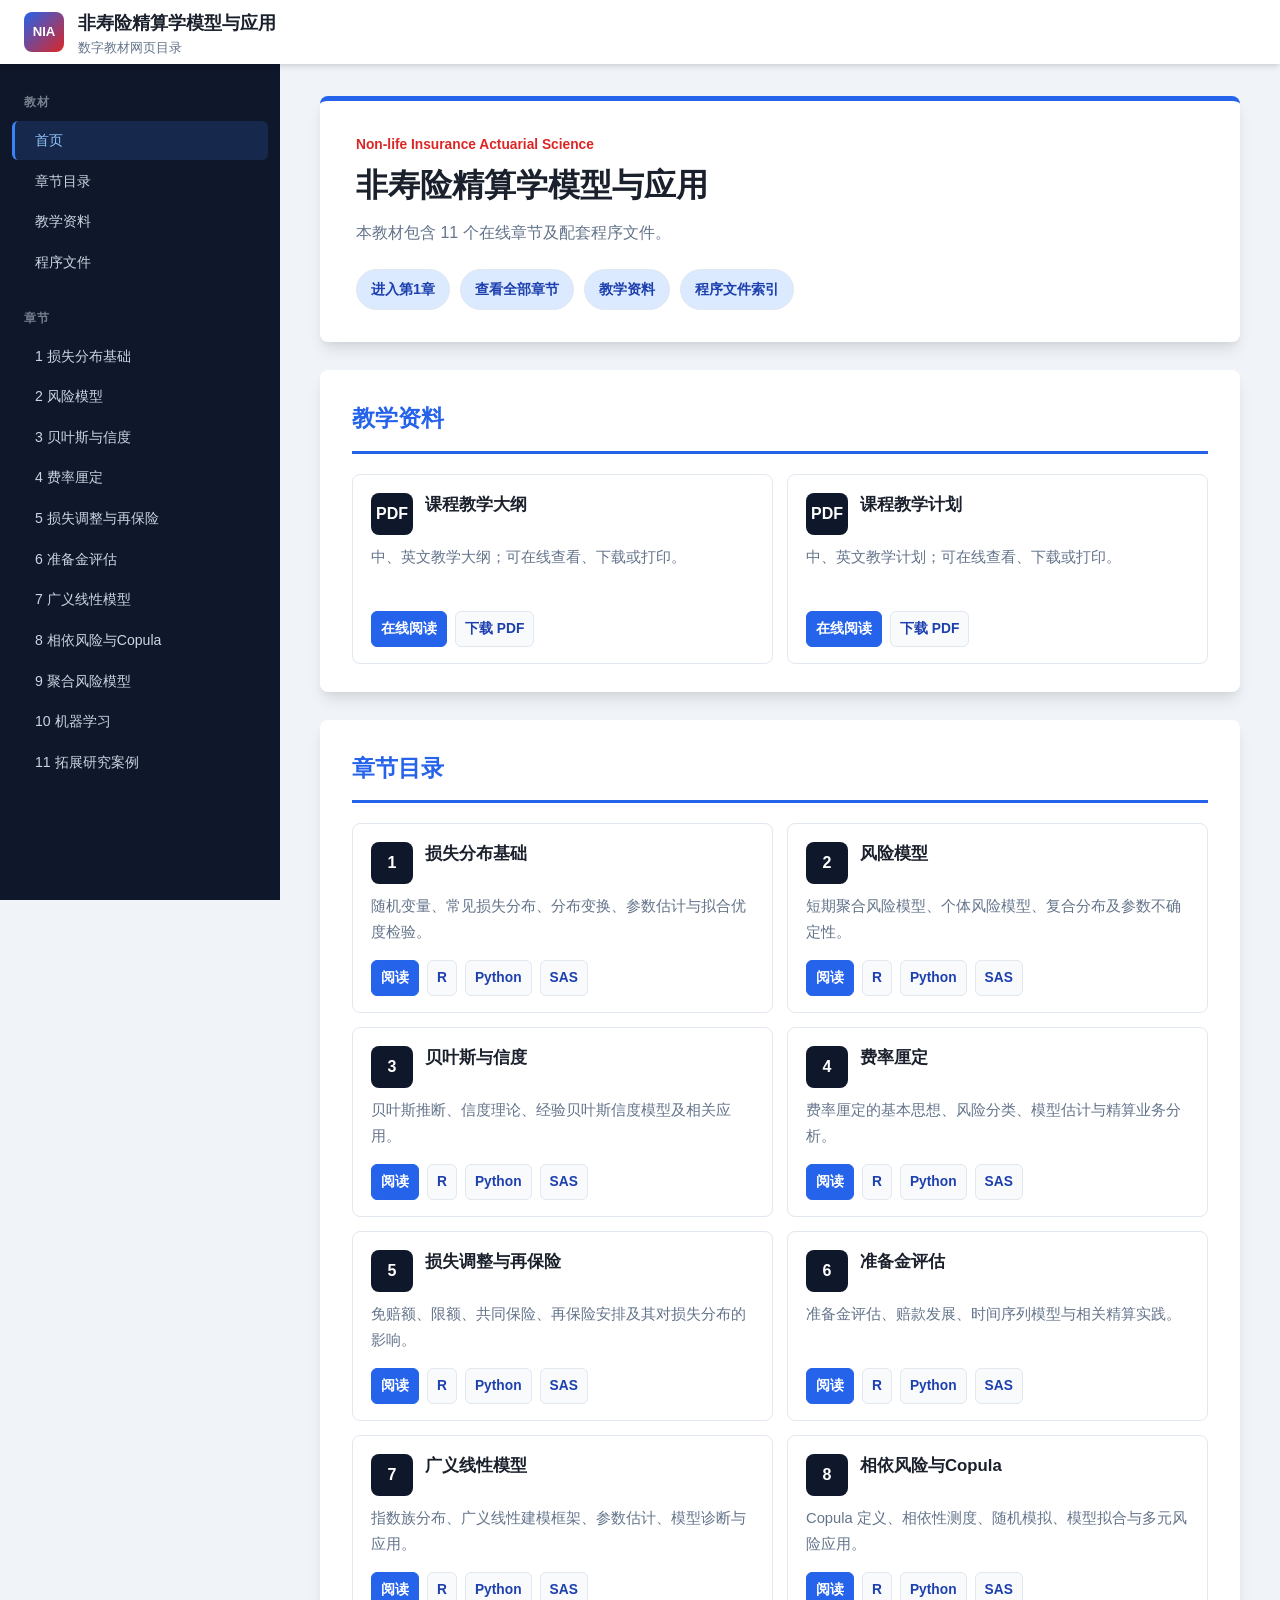
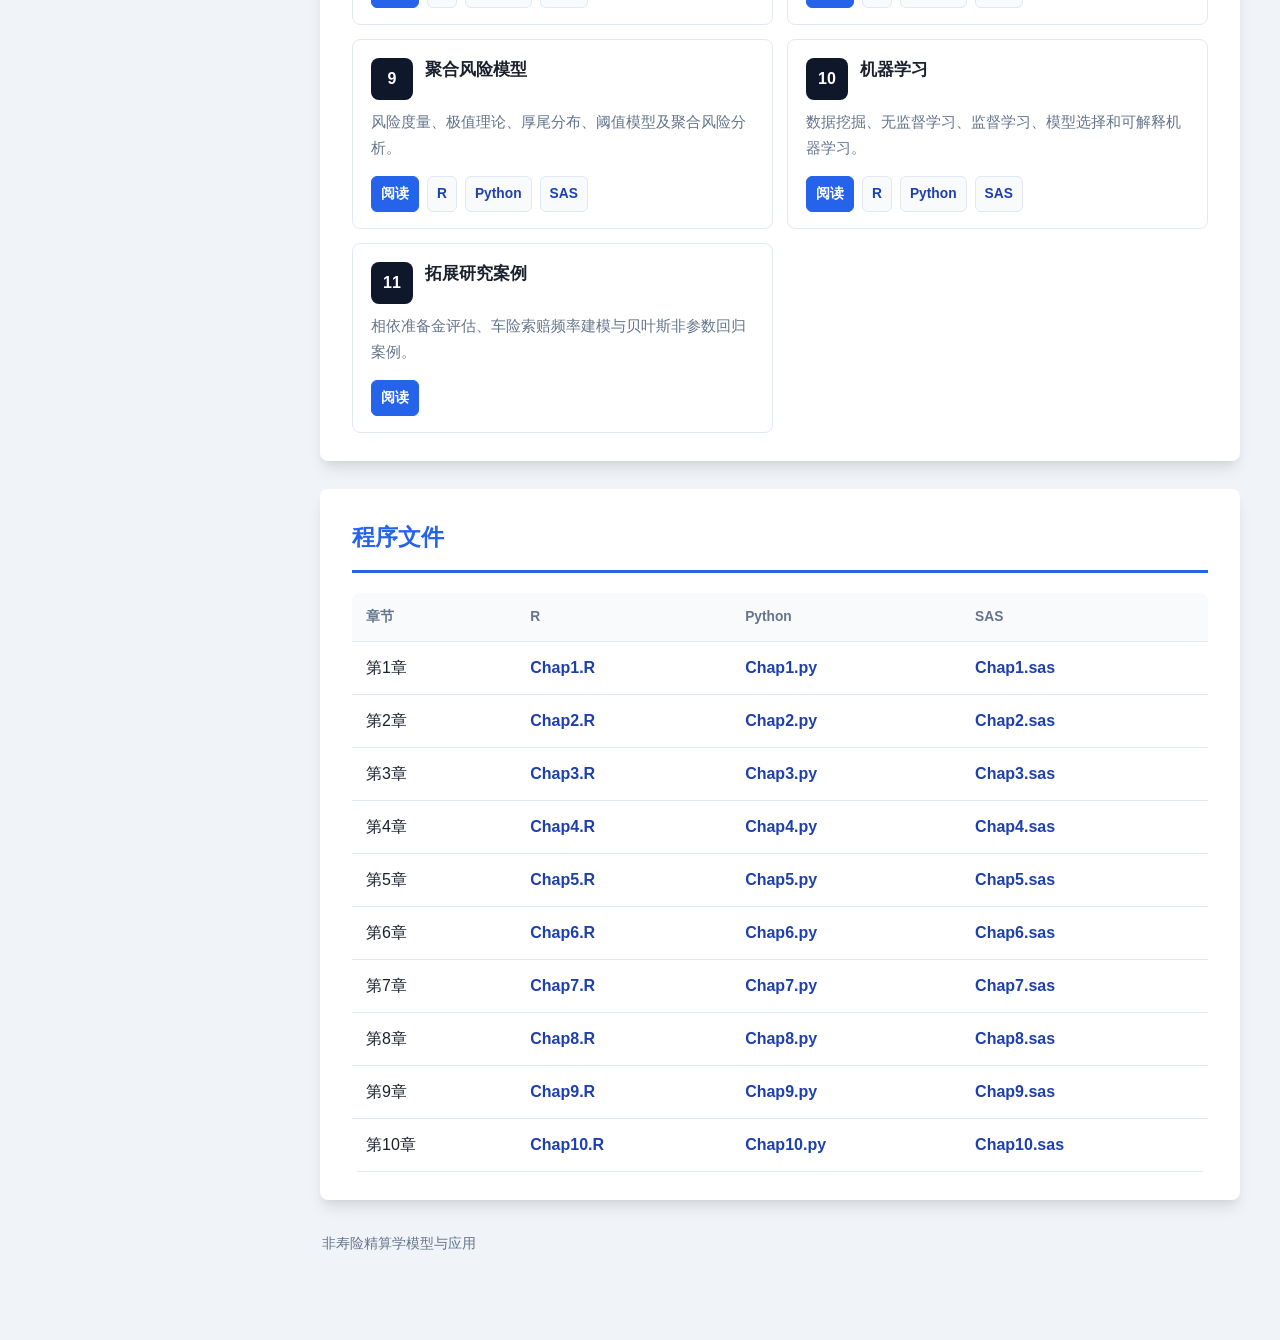
==== commit 4add5681: "Update index.html" ====
--- a/index.html
+++ b/index.html
@@ -380,7 +380,7 @@
   <section class="intro" id="overview">
     <div class="eyebrow">Non-life Insurance Actuarial Science</div>
     <h2>非寿险精算学模型与应用</h2>
-    <p>本目录汇总 11 个网页章节及配套程序文件。章节页保留原有的章内导航、公式渲染、代码高亮、图片弹窗和交互式代码区域。</p>
+    <p>本教材包含 11 个在线章节及配套程序文件。</p>
     <div class="quick-links">
       <a href="chap1.html">进入第1章</a>
       <a href="#chapters">查看全部章节</a>
@@ -397,7 +397,7 @@
           <div class="chapter-number">PDF</div>
           <h3>课程教学大纲</h3>
         </div>
-        <p>中文教学大纲在前，英文教学大纲在后，共 54 页；PDF 内含中英文书签，可快速跳转。</p>
+        <p>中、英文教学大纲；可在线查看、下载或打印。</p>
         <div class="chapter-actions">
           <a class="primary" href="course-syllabus-bilingual.pdf" target="_blank" rel="noopener">在线阅读</a>
           <a href="course-syllabus-bilingual.pdf" download>下载 PDF</a>
@@ -409,7 +409,7 @@
           <div class="chapter-number">PDF</div>
           <h3>课程教学计划</h3>
         </div>
-        <p>中文教学计划在前，英文教学计划在后，共 304 页；适合在线查看、下载或打印。</p>
+        <p>中、英文教学计划；可在线查看、下载或打印。</p>
         <div class="chapter-actions">
           <a class="primary" href="teaching-plan-bilingual.pdf" target="_blank" rel="noopener">在线阅读</a>
           <a href="teaching-plan-bilingual.pdf" download>下载 PDF</a>
